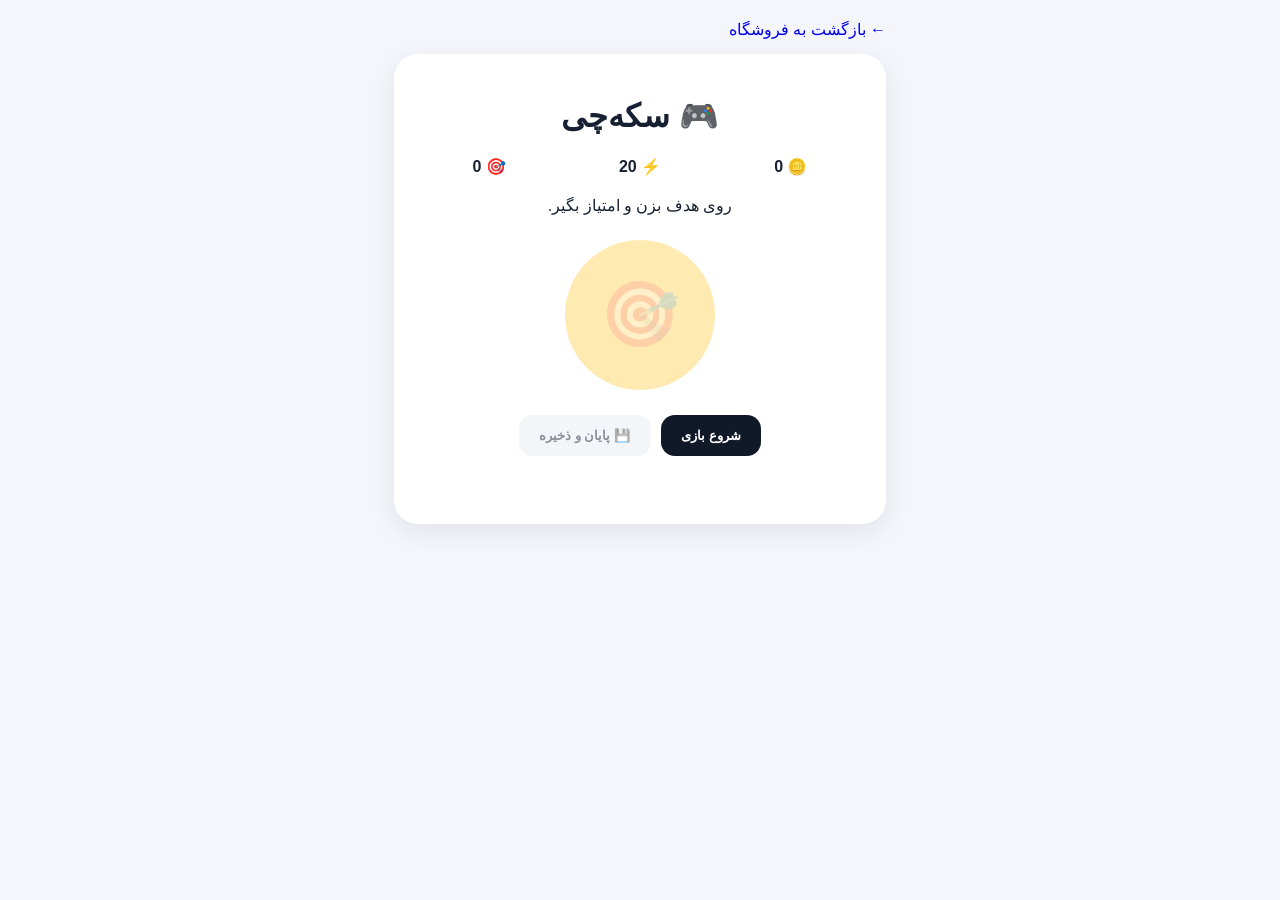
==== game.html @ dd44efea "Add Sekkechi game page" ====
<!DOCTYPE html>
<html lang="fa" dir="rtl">
<head>
  <meta charset="UTF-8">
  <meta name="viewport" content="width=device-width, initial-scale=1.0">

  <title>سکه‌چی | بازی</title>

  <link rel="stylesheet" href="style.css">

  <style>
    body {
      background: #f4f6fb;
    }

    .game-page {
      max-width: 520px;
      margin: auto;
      padding: 20px 14px 90px;
    }

    .game-card {
      background: white;
      border-radius: 24px;
      padding: 22px;
      text-align: center;
      box-shadow: 0 8px 28px rgba(0,0,0,.08);
    }

    .stats {
      display: flex;
      justify-content: space-around;
      margin: 20px 0;
    }

    .stat {
      font-weight: bold;
    }

    .target {
      width: 150px;
      height: 150px;
      border: 0;
      border-radius: 50%;
      font-size: 64px;
      background: #ffd766;
      cursor: pointer;
      margin: 25px auto;
      display: block;
    }

    .target:active {
      transform: scale(.95);
    }

    .actions {
      display: flex;
      gap: 10px;
      justify-content: center;
      flex-wrap: wrap;
    }

    .actions button {
      border: 0;
      border-radius: 14px;
      padding: 13px 20px;
      cursor: pointer;
      font-weight: bold;
    }

    #startButton {
      background: #111827;
      color: white;
    }

    #saveButton {
      background: #e9edf5;
      color: #172033;
    }

    button:disabled {
      opacity: .5;
      cursor: not-allowed;
    }

    .game-message {
      min-height: 28px;
      margin-top: 18px;
      font-weight: bold;
    }

    .back {
      display: inline-block;
      margin-bottom: 15px;
      text-decoration: none;
    }
  </style>
</head>

<body>

<main class="game-page">

  <a class="back" href="index.html">
    ← بازگشت به فروشگاه
  </a>

  <div class="game-card">

    <h1>🎮 سکه‌چی</h1>

    <div class="stats">

      <div class="stat">
        🪙
        <span id="coins">0</span>
      </div>

      <div class="stat">
        ⚡
        <span id="energy">20</span>
      </div>

      <div class="stat">
        🎯
        <span id="score">0</span>
      </div>

    </div>

    <p>
      روی هدف بزن و امتیاز بگیر.
    </p>

    <button
      id="target"
      class="target"
      disabled
    >
      🎯
    </button>

    <div class="actions">

      <button id="startButton">
        شروع بازی
      </button>

      <button
        id="saveButton"
        disabled
      >
        💾 پایان و ذخیره
      </button>

    </div>

    <div
      id="gameMessage"
      class="game-message"
    ></div>

  </div>

</main>

<script src="game.js"></script>

</body>
</html>
---- style.css ----
* {
  box-sizing: border-box;
}

body {
  margin: 0;
  font-family: Tahoma, Arial, sans-serif;
  direction: rtl;
  background: #f6f7fb;
  color: #172033;
}

.container {
  width: min(1100px, 92%);
  margin: auto;
}

/* Header */
.header {
  background: white;
  border-bottom: 1px solid #e5e7eb;
  position: sticky;
  top: 0;
  z-index: 10;
}

.nav {
  min-height: 70px;
  display: flex;
  align-items: center;
  gap: 18px;
}

.logo {
  color: #2563eb;
  font-size: 24px;
  font-weight: bold;
  text-decoration: none;
}

.search {
  flex: 1;
}

.search input {
  width: 100%;
  padding: 13px 16px;
  border: 1px solid #d9dee8;
  border-radius: 12px;
  font-size: 15px;
  outline: none;
}

.cart-button {
  border: 0;
  background: #2563eb;
  color: white;
  padding: 12px 16px;
  border-radius: 10px;
  cursor: pointer;
  font-weight: bold;
}

/* Hero */
.hero {
  padding: 65px 0;
  background: linear-gradient(135deg, #eff6ff, #ffffff);
}

.hero h1 {
  margin: 0 0 15px;
  font-size: 42px;
}

.hero p {
  color: #64748b;
  font-size: 18px;
  line-height: 2;
}

.hero-button {
  display: inline-block;
  background: #2563eb;
  color: white;
  padding: 13px 22px;
  border-radius: 10px;
  text-decoration: none;
  font-weight: bold;
}

/* Products */
.products-section {
  padding: 45px 0;
}

.products-title {
  display: flex;
  justify-content: space-between;
  align-items: center;
  margin-bottom: 25px;
}

.products-title h2 {
  margin: 0;
}

.products-grid {
  display: grid;
  grid-template-columns: repeat(3, 1fr);
  gap: 20px;
}

.product {
  background: white;
  border-radius: 18px;
  overflow: hidden;
  border: 1px solid #e5e7eb;
  box-shadow: 0 8px 25px rgba(0, 0, 0, 0.05);
}

.product-image {
  height: 190px;
  background: #f1f5f9;
  display: flex;
  align-items: center;
  justify-content: center;
  font-size: 65px;
}

.product-content {
  padding: 18px;
}

.product-content h3 {
  margin: 10px 0;
}

.price {
  display: block;
  color: #2563eb;
  font-weight: bold;
  margin: 12px 0;
}

.add-button {
  width: 100%;
  border: 0;
  background: #2563eb;
  color: white;
  padding: 12px;
  border-radius: 10px;
  cursor: pointer;
  font-weight: bold;
}

/* Footer */
.footer {
  background: #111827;
  color: white;
  padding: 30px 0;
  margin-top: 40px;
  text-align: center;
}

/* Mobile */
@media (max-width: 700px) {
  .nav {
    flex-wrap: wrap;
    padding: 10px 0;
  }

  .search {
    order: 3;
    flex-basis: 100%;
  }

  .hero {
    text-align: center;
    padding: 45px 0;
  }

  .hero h1 {
    font-size: 32px;
  }

  .products-grid {
    grid-template-columns: 1fr;
  }

  .products-title {
    flex-direction: column;
    gap: 10px;
    align-items: flex-start;
  }
  }
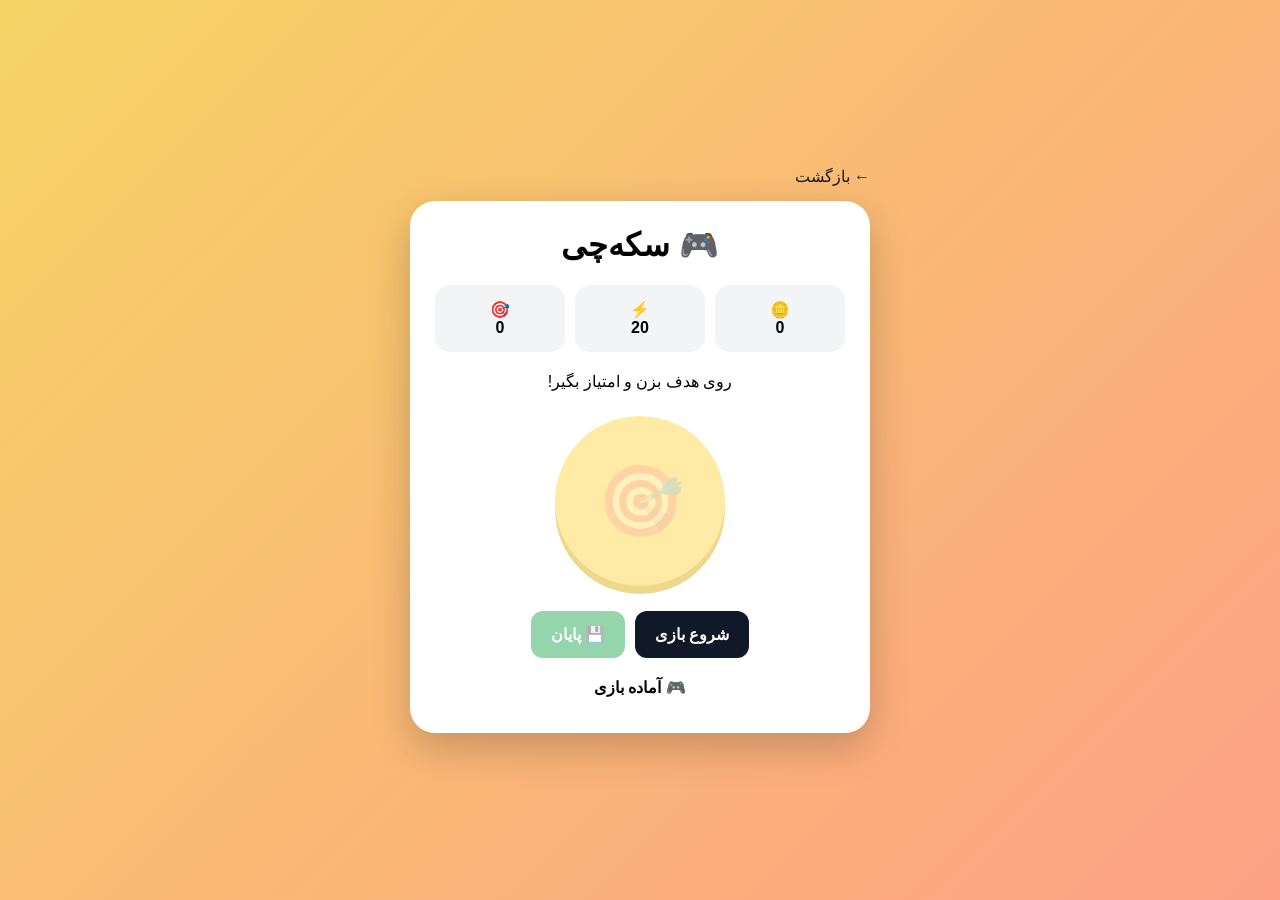
==== commit 17e3efc6: "Fix Sekkechi standalone game" ====
--- a/game.html
+++ b/game.html
@@ -1,170 +1,524 @@
 <!DOCTYPE html>
 <html lang="fa" dir="rtl">
+
 <head>
-  <meta charset="UTF-8">
-  <meta name="viewport" content="width=device-width, initial-scale=1.0">
-
-  <title>سکه‌چی | بازی</title>
-
-  <link rel="stylesheet" href="style.css">
-
-  <style>
-    body {
-      background: #f4f6fb;
+
+<meta charset="UTF-8">
+
+<meta name="viewport"
+content="width=device-width, initial-scale=1.0">
+
+<title>🎮 سکه‌چی</title>
+
+<style>
+
+* {
+    box-sizing: border-box;
+}
+
+body {
+
+    margin: 0;
+
+    font-family:
+        Tahoma,
+        Arial,
+        sans-serif;
+
+    background:
+        linear-gradient(
+            135deg,
+            #f6d365,
+            #fda085
+        );
+
+    min-height: 100vh;
+
+    display: flex;
+
+    justify-content: center;
+
+    align-items: center;
+
+}
+
+.game {
+
+    width: 100%;
+
+    max-width: 500px;
+
+    padding: 20px;
+
+}
+
+.card {
+
+    background: white;
+
+    border-radius: 25px;
+
+    padding: 25px;
+
+    text-align: center;
+
+    box-shadow:
+        0 15px 40px
+        rgba(0,0,0,.2);
+
+}
+
+h1 {
+
+    margin-top: 0;
+
+    font-size: 32px;
+
+}
+
+.stats {
+
+    display: grid;
+
+    grid-template-columns:
+        repeat(3, 1fr);
+
+    gap: 10px;
+
+    margin: 20px 0;
+
+}
+
+.stat {
+
+    background: #f3f4f6;
+
+    padding: 15px 5px;
+
+    border-radius: 15px;
+
+    font-weight: bold;
+
+}
+
+.target {
+
+    width: 170px;
+
+    height: 170px;
+
+    border-radius: 50%;
+
+    border: none;
+
+    background: #ffd43b;
+
+    font-size: 70px;
+
+    cursor: pointer;
+
+    margin: 25px auto;
+
+    display: block;
+
+    box-shadow:
+        0 8px 0 #d9a900;
+
+}
+
+.target:active {
+
+    transform: translateY(5px);
+
+    box-shadow:
+        0 3px 0 #d9a900;
+
+}
+
+.buttons {
+
+    display: flex;
+
+    gap: 10px;
+
+    justify-content: center;
+
+}
+
+button {
+
+    border: none;
+
+    border-radius: 12px;
+
+    padding: 14px 20px;
+
+    font-size: 16px;
+
+    font-weight: bold;
+
+    cursor: pointer;
+
+}
+
+#startButton {
+
+    background: #111827;
+
+    color: white;
+
+}
+
+#saveButton {
+
+    background: #16a34a;
+
+    color: white;
+
+}
+
+button:disabled {
+
+    opacity: .45;
+
+    cursor: not-allowed;
+
+}
+
+#gameMessage {
+
+    margin-top: 20px;
+
+    min-height: 30px;
+
+    font-weight: bold;
+
+}
+
+.back {
+
+    display: block;
+
+    margin-bottom: 15px;
+
+    color: #111827;
+
+    text-decoration: none;
+
+}
+
+</style>
+
+</head>
+
+
+<body>
+
+
+<div class="game">
+
+
+<a
+class="back"
+href="index.html"
+>
+← بازگشت
+</a>
+
+
+<div class="card">
+
+
+<h1>
+🎮 سکه‌چی
+</h1>
+
+
+<div class="stats">
+
+
+<div class="stat">
+
+🪙
+
+<br>
+
+<span id="coins">
+0
+</span>
+
+</div>
+
+
+<div class="stat">
+
+⚡
+
+<br>
+
+<span id="energy">
+20
+</span>
+
+</div>
+
+
+<div class="stat">
+
+🎯
+
+<br>
+
+<span id="score">
+0
+</span>
+
+</div>
+
+
+</div>
+
+
+<p>
+روی هدف بزن و امتیاز بگیر!
+</p>
+
+
+<button
+id="target"
+class="target"
+disabled
+>
+
+🎯
+
+</button>
+
+
+<div class="buttons">
+
+
+<button
+id="startButton"
+>
+
+شروع بازی
+
+</button>
+
+
+<button
+id="saveButton"
+disabled
+>
+
+💾 پایان
+
+</button>
+
+
+</div>
+
+
+<div id="gameMessage">
+
+🎮 آماده بازی
+
+</div>
+
+
+</div>
+
+</div>
+
+
+<script>
+
+
+// ============================
+// سکه‌چی
+// ============================
+
+
+let score = 0;
+
+let coins = 0;
+
+let energy = 20;
+
+let playing = false;
+
+
+const startButton =
+document.getElementById(
+    "startButton"
+);
+
+
+const saveButton =
+document.getElementById(
+    "saveButton"
+);
+
+
+const target =
+document.getElementById(
+    "target"
+);
+
+
+const scoreEl =
+document.getElementById(
+    "score"
+);
+
+
+const coinsEl =
+document.getElementById(
+    "coins"
+);
+
+
+const energyEl =
+document.getElementById(
+    "energy"
+);
+
+
+const message =
+document.getElementById(
+    "gameMessage"
+);
+
+
+// ============================
+// شروع
+// ============================
+
+
+startButton.onclick =
+function () {
+
+
+    score = 0;
+
+    energy = 20;
+
+    playing = true;
+
+
+    scoreEl.textContent =
+        "0";
+
+
+    energyEl.textContent =
+        "20";
+
+
+    target.disabled =
+        false;
+
+
+    saveButton.disabled =
+        false;
+
+
+    startButton.disabled =
+        true;
+
+
+    message.textContent =
+        "🎯 بازی شروع شد!";
+
+
+};
+
+
+// ============================
+// هدف
+// ============================
+
+
+target.onclick =
+function () {
+
+
+    if (!playing) {
+
+        return;
+
     }
 
-    .game-page {
-      max-width: 520px;
-      margin: auto;
-      padding: 20px 14px 90px;
+
+    score++;
+
+
+    scoreEl.textContent =
+        score.toLocaleString(
+            "fa-IR"
+        );
+
+
+};
+
+
+// ============================
+// پایان
+// ============================
+
+
+saveButton.onclick =
+function () {
+
+
+    if (score <= 0) {
+
+        message.textContent =
+            "🎯 اول امتیاز بگیر!";
+
+        return;
+
     }
 
-    .game-card {
-      background: white;
-      border-radius: 24px;
-      padding: 22px;
-      text-align: center;
-      box-shadow: 0 8px 28px rgba(0,0,0,.08);
-    }
-
-    .stats {
-      display: flex;
-      justify-content: space-around;
-      margin: 20px 0;
-    }
-
-    .stat {
-      font-weight: bold;
-    }
-
-    .target {
-      width: 150px;
-      height: 150px;
-      border: 0;
-      border-radius: 50%;
-      font-size: 64px;
-      background: #ffd766;
-      cursor: pointer;
-      margin: 25px auto;
-      display: block;
-    }
-
-    .target:active {
-      transform: scale(.95);
-    }
-
-    .actions {
-      display: flex;
-      gap: 10px;
-      justify-content: center;
-      flex-wrap: wrap;
-    }
-
-    .actions button {
-      border: 0;
-      border-radius: 14px;
-      padding: 13px 20px;
-      cursor: pointer;
-      font-weight: bold;
-    }
-
-    #startButton {
-      background: #111827;
-      color: white;
-    }
-
-    #saveButton {
-      background: #e9edf5;
-      color: #172033;
-    }
-
-    button:disabled {
-      opacity: .5;
-      cursor: not-allowed;
-    }
-
-    .game-message {
-      min-height: 28px;
-      margin-top: 18px;
-      font-weight: bold;
-    }
-
-    .back {
-      display: inline-block;
-      margin-bottom: 15px;
-      text-decoration: none;
-    }
-  </style>
-</head>
-
-<body>
-
-<main class="game-page">
-
-  <a class="back" href="index.html">
-    ← بازگشت به فروشگاه
-  </a>
-
-  <div class="game-card">
-
-    <h1>🎮 سکه‌چی</h1>
-
-    <div class="stats">
-
-      <div class="stat">
-        🪙
-        <span id="coins">0</span>
-      </div>
-
-      <div class="stat">
-        ⚡
-        <span id="energy">20</span>
-      </div>
-
-      <div class="stat">
-        🎯
-        <span id="score">0</span>
-      </div>
-
-    </div>
-
-    <p>
-      روی هدف بزن و امتیاز بگیر.
-    </p>
-
-    <button
-      id="target"
-      class="target"
-      disabled
-    >
-      🎯
-    </button>
-
-    <div class="actions">
-
-      <button id="startButton">
-        شروع بازی
-      </button>
-
-      <button
-        id="saveButton"
-        disabled
-      >
-        💾 پایان و ذخیره
-      </button>
-
-    </div>
-
-    <div
-      id="gameMessage"
-      class="game-message"
-    ></div>
-
-  </div>
-
-</main>
-
-<script src="game.js"></script>
+
+    playing = false;
+
+
+    target.disabled =
+        true;
+
+
+    startButton.disabled =
+        false;
+
+
+    const earned =
+        Math.floor(
+            score / 10
+        );
+
+
+    coins += earned;
+
+
+    coinsEl.textContent =
+        coins.toLocaleString(
+            "fa-IR"
+        );
+
+
+    message.textContent =
+        "✅ پایان بازی | +" +
+        earned +
+        " 🪙 سکه";
+
+
+};
+
+
+</script>
+
 
 </body>
+
 </html>
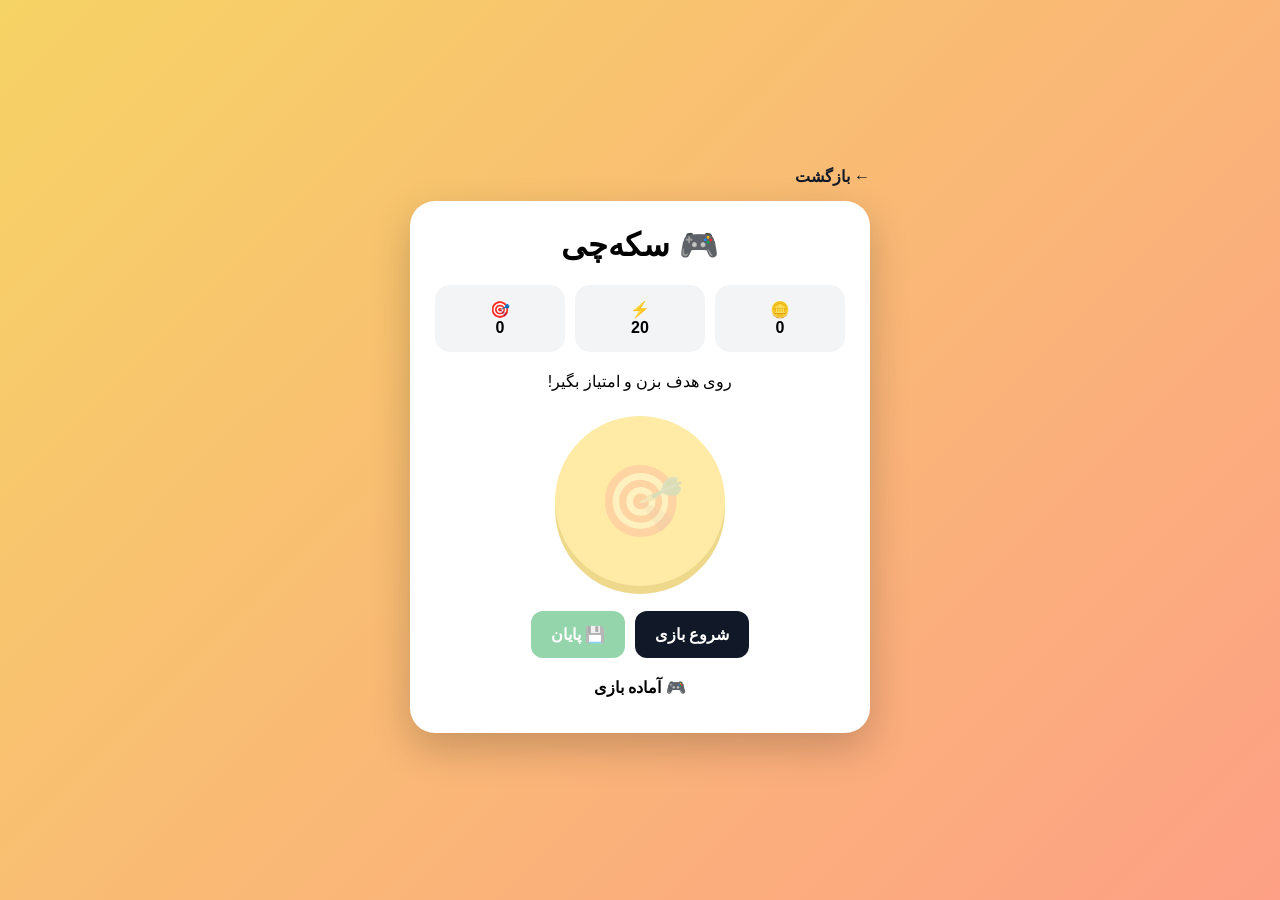
==== commit 46235cbc: "Fix Sekkechi standalone game" ====
--- a/game.html
+++ b/game.html
@@ -2,523 +2,282 @@
 <html lang="fa" dir="rtl">
 
 <head>
-
-<meta charset="UTF-8">
-
-<meta name="viewport"
-content="width=device-width, initial-scale=1.0">
-
-<title>🎮 سکه‌چی</title>
-
-<style>
-
-* {
-    box-sizing: border-box;
-}
-
-body {
-
-    margin: 0;
-
-    font-family:
-        Tahoma,
-        Arial,
-        sans-serif;
-
-    background:
-        linear-gradient(
-            135deg,
-            #f6d365,
-            #fda085
-        );
-
-    min-height: 100vh;
-
-    display: flex;
-
-    justify-content: center;
-
-    align-items: center;
-
-}
-
-.game {
-
-    width: 100%;
-
-    max-width: 500px;
-
-    padding: 20px;
-
-}
-
-.card {
-
-    background: white;
-
-    border-radius: 25px;
-
-    padding: 25px;
-
-    text-align: center;
-
-    box-shadow:
-        0 15px 40px
-        rgba(0,0,0,.2);
-
-}
-
-h1 {
-
-    margin-top: 0;
-
-    font-size: 32px;
-
-}
-
-.stats {
-
-    display: grid;
-
-    grid-template-columns:
-        repeat(3, 1fr);
-
-    gap: 10px;
-
-    margin: 20px 0;
-
-}
-
-.stat {
-
-    background: #f3f4f6;
-
-    padding: 15px 5px;
-
-    border-radius: 15px;
-
-    font-weight: bold;
-
-}
-
-.target {
-
-    width: 170px;
-
-    height: 170px;
-
-    border-radius: 50%;
-
-    border: none;
-
-    background: #ffd43b;
-
-    font-size: 70px;
-
-    cursor: pointer;
-
-    margin: 25px auto;
-
-    display: block;
-
-    box-shadow:
-        0 8px 0 #d9a900;
-
-}
-
-.target:active {
-
-    transform: translateY(5px);
-
-    box-shadow:
-        0 3px 0 #d9a900;
-
-}
-
-.buttons {
-
-    display: flex;
-
-    gap: 10px;
-
-    justify-content: center;
-
-}
-
-button {
-
-    border: none;
-
-    border-radius: 12px;
-
-    padding: 14px 20px;
-
-    font-size: 16px;
-
-    font-weight: bold;
-
-    cursor: pointer;
-
-}
-
-#startButton {
-
-    background: #111827;
-
-    color: white;
-
-}
-
-#saveButton {
-
-    background: #16a34a;
-
-    color: white;
-
-}
-
-button:disabled {
-
-    opacity: .45;
-
-    cursor: not-allowed;
-
-}
-
-#gameMessage {
-
-    margin-top: 20px;
-
-    min-height: 30px;
-
-    font-weight: bold;
-
-}
-
-.back {
-
-    display: block;
-
-    margin-bottom: 15px;
-
-    color: #111827;
-
-    text-decoration: none;
-
-}
-
-</style>
-
+  <meta charset="UTF-8">
+  <meta name="viewport" content="width=device-width, initial-scale=1.0">
+
+  <title>🎮 سکه‌چی</title>
+
+  <style>
+    * {
+      box-sizing: border-box;
+    }
+
+    body {
+      margin: 0;
+      font-family: Tahoma, Arial, sans-serif;
+      background: linear-gradient(135deg, #f6d365, #fda085);
+      min-height: 100vh;
+      display: flex;
+      justify-content: center;
+      align-items: center;
+    }
+
+    .game {
+      width: 100%;
+      max-width: 500px;
+      padding: 20px;
+    }
+
+    .back {
+      display: block;
+      margin-bottom: 15px;
+      color: #111827;
+      text-decoration: none;
+      font-weight: bold;
+    }
+
+    .card {
+      background: white;
+      border-radius: 25px;
+      padding: 25px;
+      text-align: center;
+      box-shadow: 0 15px 40px rgba(0, 0, 0, 0.2);
+    }
+
+    h1 {
+      margin-top: 0;
+      font-size: 32px;
+    }
+
+    .stats {
+      display: grid;
+      grid-template-columns: repeat(3, 1fr);
+      gap: 10px;
+      margin: 20px 0;
+    }
+
+    .stat {
+      background: #f3f4f6;
+      padding: 15px 5px;
+      border-radius: 15px;
+      font-weight: bold;
+    }
+
+    .target {
+      width: 170px;
+      height: 170px;
+      border-radius: 50%;
+      border: none;
+      background: #ffd43b;
+      font-size: 70px;
+      cursor: pointer;
+      margin: 25px auto;
+      display: block;
+      box-shadow: 0 8px 0 #d9a900;
+    }
+
+    .target:active {
+      transform: translateY(5px);
+      box-shadow: 0 3px 0 #d9a900;
+    }
+
+    .buttons {
+      display: flex;
+      gap: 10px;
+      justify-content: center;
+    }
+
+    button {
+      border: none;
+      border-radius: 12px;
+      padding: 14px 20px;
+      font-size: 16px;
+      font-weight: bold;
+      cursor: pointer;
+    }
+
+    #startButton {
+      background: #111827;
+      color: white;
+    }
+
+    #saveButton {
+      background: #16a34a;
+      color: white;
+    }
+
+    button:disabled {
+      opacity: 0.45;
+      cursor: not-allowed;
+    }
+
+    #gameMessage {
+      margin-top: 20px;
+      min-height: 30px;
+      font-weight: bold;
+    }
+  </style>
 </head>
 
-
 <body>
 
-
-<div class="game">
-
-
-<a
-class="back"
-href="index.html"
->
-← بازگشت
-</a>
-
-
-<div class="card">
-
-
-<h1>
-🎮 سکه‌چی
-</h1>
-
-
-<div class="stats">
-
-
-<div class="stat">
-
-🪙
-
-<br>
-
-<span id="coins">
-0
-</span>
-
-</div>
-
-
-<div class="stat">
-
-⚡
-
-<br>
-
-<span id="energy">
-20
-</span>
-
-</div>
-
-
-<div class="stat">
-
-🎯
-
-<br>
-
-<span id="score">
-0
-</span>
-
-</div>
-
-
-</div>
-
-
-<p>
-روی هدف بزن و امتیاز بگیر!
-</p>
-
-
-<button
-id="target"
-class="target"
-disabled
->
-
-🎯
-
-</button>
-
-
-<div class="buttons">
-
-
-<button
-id="startButton"
->
-
-شروع بازی
-
-</button>
-
-
-<button
-id="saveButton"
-disabled
->
-
-💾 پایان
-
-</button>
-
-
-</div>
-
-
-<div id="gameMessage">
-
-🎮 آماده بازی
-
-</div>
-
-
-</div>
-
-</div>
-
-
-<script>
-
-
-// ============================
-// سکه‌چی
-// ============================
-
-
-let score = 0;
-
-let coins = 0;
-
-let energy = 20;
-
-let playing = false;
-
-
-const startButton =
-document.getElementById(
-    "startButton"
-);
-
-
-const saveButton =
-document.getElementById(
-    "saveButton"
-);
-
-
-const target =
-document.getElementById(
-    "target"
-);
-
-
-const scoreEl =
-document.getElementById(
-    "score"
-);
-
-
-const coinsEl =
-document.getElementById(
-    "coins"
-);
-
-
-const energyEl =
-document.getElementById(
-    "energy"
-);
-
-
-const message =
-document.getElementById(
-    "gameMessage"
-);
-
-
-// ============================
-// شروع
-// ============================
-
-
-startButton.onclick =
-function () {
-
-
-    score = 0;
-
-    energy = 20;
-
-    playing = true;
-
-
-    scoreEl.textContent =
-        "0";
-
-
-    energyEl.textContent =
-        "20";
-
-
-    target.disabled =
-        false;
-
-
-    saveButton.disabled =
-        false;
-
-
-    startButton.disabled =
-        true;
-
-
-    message.textContent =
+  <div class="game">
+
+    <a class="back" href="index.html">
+      ← بازگشت
+    </a>
+
+    <div class="card">
+
+      <h1>🎮 سکه‌چی</h1>
+
+      <div class="stats">
+
+        <div class="stat">
+          🪙
+          <br>
+          <span id="coins">0</span>
+        </div>
+
+        <div class="stat">
+          ⚡
+          <br>
+          <span id="energy">20</span>
+        </div>
+
+        <div class="stat">
+          🎯
+          <br>
+          <span id="score">0</span>
+        </div>
+
+      </div>
+
+      <p>
+        روی هدف بزن و امتیاز بگیر!
+      </p>
+
+      <button
+        id="target"
+        class="target"
+        disabled
+      >
+        🎯
+      </button>
+
+      <div class="buttons">
+
+        <button id="startButton">
+          شروع بازی
+        </button>
+
+        <button id="saveButton" disabled>
+          💾 پایان
+        </button>
+
+      </div>
+
+      <div id="gameMessage">
+        🎮 آماده بازی
+      </div>
+
+    </div>
+
+  </div>
+
+  <script>
+
+    let score = 0;
+    let coins = 0;
+    let energy = 20;
+    let playing = false;
+
+    const startButton =
+      document.getElementById("startButton");
+
+    const saveButton =
+      document.getElementById("saveButton");
+
+    const target =
+      document.getElementById("target");
+
+    const scoreEl =
+      document.getElementById("score");
+
+    const coinsEl =
+      document.getElementById("coins");
+
+    const energyEl =
+      document.getElementById("energy");
+
+    const message =
+      document.getElementById("gameMessage");
+
+
+    startButton.onclick = function () {
+
+      score = 0;
+      energy = 20;
+      playing = true;
+
+      scoreEl.textContent = "0";
+      energyEl.textContent = "20";
+
+      target.disabled = false;
+      saveButton.disabled = false;
+      startButton.disabled = true;
+
+      message.textContent =
         "🎯 بازی شروع شد!";
 
-
-};
-
-
-// ============================
-// هدف
-// ============================
-
-
-target.onclick =
-function () {
-
-
-    if (!playing) {
-
+    };
+
+
+    target.onclick = function () {
+
+      if (!playing) {
         return;
-
-    }
-
-
-    score++;
-
-
-    scoreEl.textContent =
-        score.toLocaleString(
-            "fa-IR"
-        );
-
-
-};
-
-
-// ============================
-// پایان
-// ============================
-
-
-saveButton.onclick =
-function () {
-
-
-    if (score <= 0) {
+      }
+
+      score++;
+
+      scoreEl.textContent =
+        score.toLocaleString("fa-IR");
+
+    };
+
+
+    saveButton.onclick = function () {
+
+      if (score <= 0) {
 
         message.textContent =
-            "🎯 اول امتیاز بگیر!";
+          "🎯 اول امتیاز بگیر!";
 
         return;
-
-    }
-
-
-    playing = false;
-
-
-    target.disabled =
-        true;
-
-
-    startButton.disabled =
-        false;
-
-
-    const earned =
-        Math.floor(
-            score / 10
-        );
-
-
-    coins += earned;
-
-
-    coinsEl.textContent =
-        coins.toLocaleString(
-            "fa-IR"
-        );
-
-
-    message.textContent =
+      }
+
+      playing = false;
+
+      target.disabled = true;
+      startButton.disabled = false;
+
+      const earned =
+        Math.floor(score / 10);
+
+      coins += earned;
+
+      coinsEl.textContent =
+        coins.toLocaleString("fa-IR");
+
+      message.textContent =
         "✅ پایان بازی | +" +
         earned +
         " 🪙 سکه";
 
-
-};
-
-
-</script>
-
+    };
+
+  </script>
 
 </body>
-
 </html>
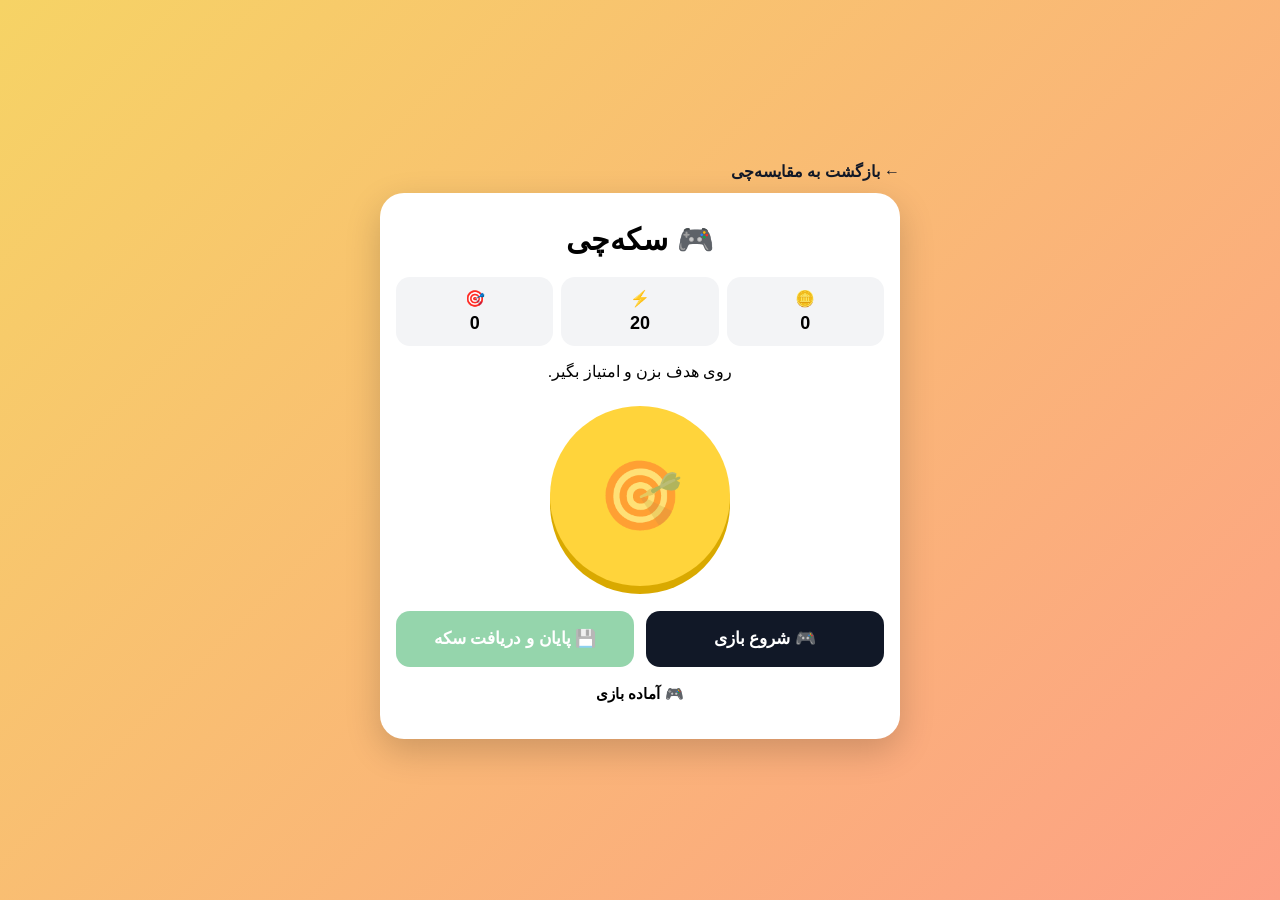
==== commit fedc88b4: "Fix Sekkechi game Updated game interface and improved button interactions." ====
--- a/game.html
+++ b/game.html
@@ -1,79 +1,93 @@
 <!DOCTYPE html>
 <html lang="fa" dir="rtl">
-
 <head>
   <meta charset="UTF-8">
-  <meta name="viewport" content="width=device-width, initial-scale=1.0">
-
+  <meta name="viewport" content="width=device-width, initial-scale=1.0, viewport-fit=cover">
   <title>🎮 سکه‌چی</title>
 
   <style>
     * {
       box-sizing: border-box;
+      -webkit-tap-highlight-color: transparent;
     }
 
     body {
       margin: 0;
+      min-height: 100vh;
+      padding: 16px;
       font-family: Tahoma, Arial, sans-serif;
       background: linear-gradient(135deg, #f6d365, #fda085);
-      min-height: 100vh;
       display: flex;
+      align-items: center;
       justify-content: center;
-      align-items: center;
     }
 
     .game {
       width: 100%;
-      max-width: 500px;
-      padding: 20px;
+      max-width: 520px;
     }
 
     .back {
       display: block;
-      margin-bottom: 15px;
+      margin-bottom: 12px;
       color: #111827;
       text-decoration: none;
       font-weight: bold;
     }
 
     .card {
-      background: white;
-      border-radius: 25px;
-      padding: 25px;
+      background: #fff;
+      border-radius: 24px;
+      padding: 24px 16px;
       text-align: center;
-      box-shadow: 0 15px 40px rgba(0, 0, 0, 0.2);
+      box-shadow: 0 12px 35px rgba(0,0,0,.18);
     }
 
     h1 {
-      margin-top: 0;
-      font-size: 32px;
+      margin: 5px 0 20px;
+      font-size: 30px;
     }
 
     .stats {
       display: grid;
       grid-template-columns: repeat(3, 1fr);
-      gap: 10px;
-      margin: 20px 0;
+      gap: 8px;
+      margin-bottom: 15px;
     }
 
     .stat {
       background: #f3f4f6;
-      padding: 15px 5px;
-      border-radius: 15px;
+      border-radius: 14px;
+      padding: 12px 4px;
       font-weight: bold;
     }
 
+    .stat span {
+      display: inline-block;
+      margin-top: 5px;
+      font-size: 18px;
+    }
+
     .target {
-      width: 170px;
-      height: 170px;
+      width: min(55vw, 180px);
+      height: min(55vw, 180px);
+      min-width: 145px;
+      min-height: 145px;
+      max-width: 180px;
+      max-height: 180px;
+
+      display: block;
+      margin: 25px auto;
+
+      border: 0;
       border-radius: 50%;
-      border: none;
       background: #ffd43b;
-      font-size: 70px;
+      box-shadow: 0 8px 0 #d9a900;
+
+      font-size: 68px;
       cursor: pointer;
-      margin: 25px auto;
-      display: block;
-      box-shadow: 0 8px 0 #d9a900;
+      touch-action: manipulation;
+      user-select: none;
     }
 
     .target:active {
@@ -83,17 +97,22 @@
 
     .buttons {
       display: flex;
-      gap: 10px;
-      justify-content: center;
-    }
-
-    button {
-      border: none;
-      border-radius: 12px;
-      padding: 14px 20px;
-      font-size: 16px;
+      flex-direction: column;
+      gap: 12px;
+      width: 100%;
+    }
+
+    .buttons button {
+      width: 100%;
+      min-height: 56px;
+      border: 0;
+      border-radius: 14px;
+      padding: 14px 18px;
+      font-family: inherit;
+      font-size: 17px;
       font-weight: bold;
       cursor: pointer;
+      touch-action: manipulation;
     }
 
     #startButton {
@@ -106,28 +125,43 @@
       color: white;
     }
 
-    button:disabled {
-      opacity: 0.45;
+    .buttons button:active {
+      transform: scale(.98);
+    }
+
+    .buttons button:disabled {
+      opacity: .45;
       cursor: not-allowed;
     }
 
     #gameMessage {
-      margin-top: 20px;
       min-height: 30px;
+      margin-top: 18px;
+      font-size: 15px;
       font-weight: bold;
+    }
+
+    @media (min-width: 600px) {
+      .buttons {
+        flex-direction: row;
+      }
+
+      .buttons button {
+        flex: 1;
+      }
     }
   </style>
 </head>
 
 <body>
 
-  <div class="game">
+  <main class="game">
 
     <a class="back" href="index.html">
-      ← بازگشت
+      ← بازگشت به مقایسه‌چی
     </a>
 
-    <div class="card">
+    <section class="card">
 
       <h1>🎮 سکه‌چی</h1>
 
@@ -154,12 +188,13 @@
       </div>
 
       <p>
-        روی هدف بزن و امتیاز بگیر!
+        روی هدف بزن و امتیاز بگیر.
       </p>
 
       <button
         id="target"
         class="target"
+        type="button"
         disabled
       >
         🎯
@@ -167,12 +202,19 @@
 
       <div class="buttons">
 
-        <button id="startButton">
-          شروع بازی
+        <button
+          id="startButton"
+          type="button"
+        >
+          🎮 شروع بازی
         </button>
 
-        <button id="saveButton" disabled>
-          💾 پایان
+        <button
+          id="saveButton"
+          type="button"
+          disabled
+        >
+          💾 پایان و دریافت سکه
         </button>
 
       </div>
@@ -181,15 +223,16 @@
         🎮 آماده بازی
       </div>
 
-    </div>
-
-  </div>
+    </section>
+
+  </main>
+
 
   <script>
+    "use strict";
 
     let score = 0;
     let coins = 0;
-    let energy = 20;
     let playing = false;
 
     const startButton =
@@ -207,33 +250,30 @@
     const coinsEl =
       document.getElementById("coins");
 
-    const energyEl =
-      document.getElementById("energy");
-
     const message =
       document.getElementById("gameMessage");
 
 
-    startButton.onclick = function () {
+    // شروع بازی
+    startButton.addEventListener("click", function () {
 
       score = 0;
-      energy = 20;
       playing = true;
 
       scoreEl.textContent = "0";
-      energyEl.textContent = "20";
 
       target.disabled = false;
       saveButton.disabled = false;
       startButton.disabled = true;
 
       message.textContent =
-        "🎯 بازی شروع شد!";
-
-    };
-
-
-    target.onclick = function () {
+        "🎯 بازی شروع شد! حالا روی هدف بزن.";
+
+    });
+
+
+    // افزایش امتیاز
+    target.addEventListener("click", function () {
 
       if (!playing) {
         return;
@@ -244,15 +284,16 @@
       scoreEl.textContent =
         score.toLocaleString("fa-IR");
 
-    };
-
-
-    saveButton.onclick = function () {
+    });
+
+
+    // پایان بازی
+    saveButton.addEventListener("click", function () {
 
       if (score <= 0) {
 
         message.textContent =
-          "🎯 اول امتیاز بگیر!";
+          "🎯 اول روی هدف بزن و امتیاز بگیر.";
 
         return;
       }
@@ -262,20 +303,20 @@
       target.disabled = true;
       startButton.disabled = false;
 
-      const earned =
+      const earnedCoins =
         Math.floor(score / 10);
 
-      coins += earned;
+      coins += earnedCoins;
 
       coinsEl.textContent =
         coins.toLocaleString("fa-IR");
 
       message.textContent =
-        "✅ پایان بازی | +" +
-        earned +
+        "✅ بازی تمام شد | +" +
+        earnedCoins +
         " 🪙 سکه";
 
-    };
+    });
 
   </script>
 
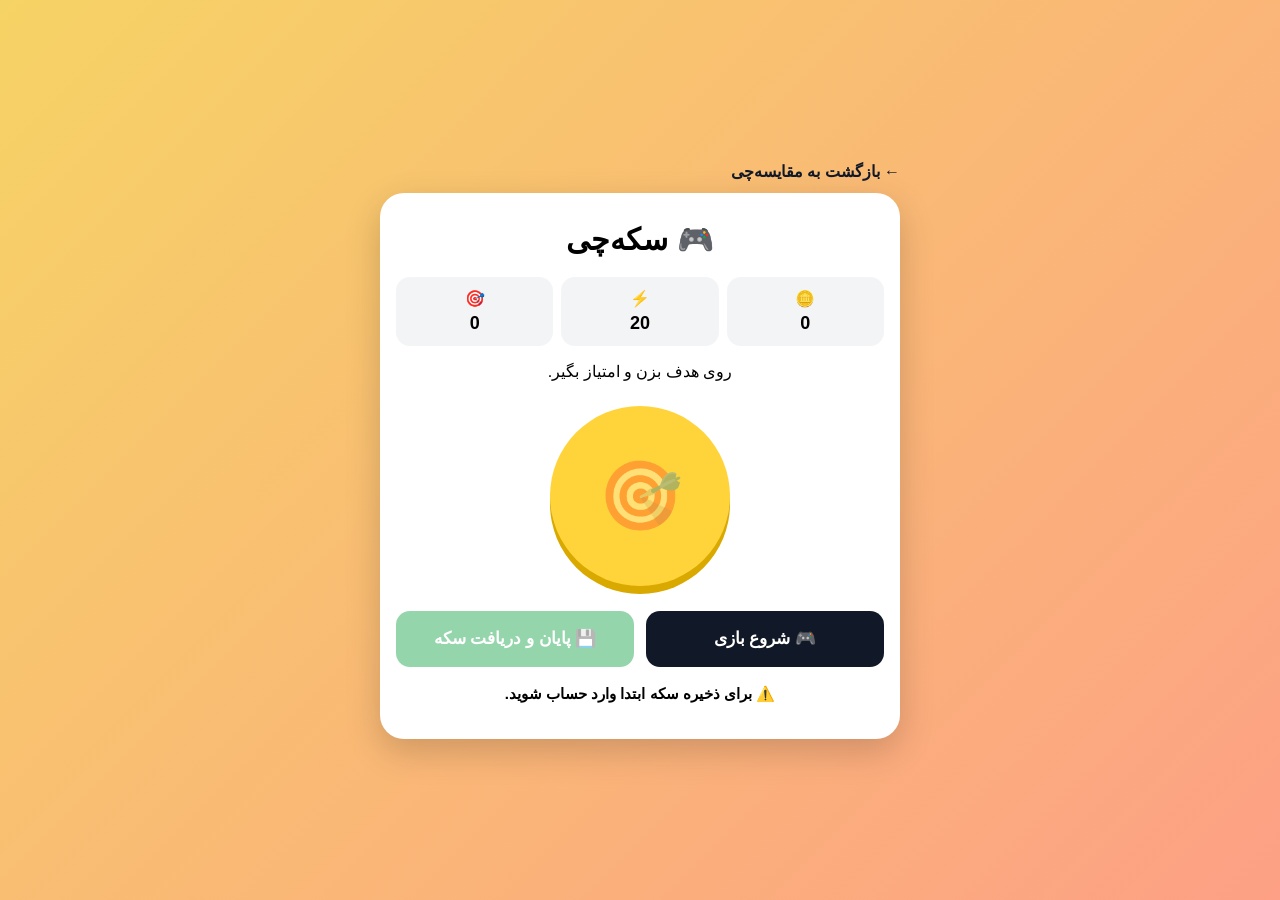
==== commit 0a733a41: "Refactor game logic and integrate Supabase API" ====
--- a/game.html
+++ b/game.html
@@ -228,95 +228,308 @@
   </main>
 
 
-  <script>
-    "use strict";
-
-    let score = 0;
-    let coins = 0;
-    let playing = false;
-
-    const startButton =
-      document.getElementById("startButton");
-
-    const saveButton =
-      document.getElementById("saveButton");
-
-    const target =
-      document.getElementById("target");
-
-    const scoreEl =
-      document.getElementById("score");
-
-    const coinsEl =
-      document.getElementById("coins");
-
-    const message =
-      document.getElementById("gameMessage");
-
-
-    // شروع بازی
-    startButton.addEventListener("click", function () {
-
-      score = 0;
-      playing = true;
-
-      scoreEl.textContent = "0";
-
-      target.disabled = false;
-      saveButton.disabled = false;
-      startButton.disabled = true;
+<script>
+"use strict";
+
+const SUPABASE_URL =
+  "https://evvdggckoalesyyyqhqm.supabase.co";
+
+const SUPABASE_KEY =
+  "sb_publishable_fkx37LxzP3Lb1q2HNxsoKw_6oTDNLUl";
+
+const GAME_URL =
+  `${SUPABASE_URL}/functions/v1/sekkechi-game-v2`;
+
+
+let score = 0;
+let coins = 0;
+let playing = false;
+
+
+const startButton =
+  document.getElementById("startButton");
+
+const saveButton =
+  document.getElementById("saveButton");
+
+const target =
+  document.getElementById("target");
+
+const scoreEl =
+  document.getElementById("score");
+
+const coinsEl =
+  document.getElementById("coins");
+
+const message =
+  document.getElementById("gameMessage");
+
+
+// -----------------------------
+// گرفتن توکن ورود کاربر
+// -----------------------------
+
+function getAccessToken() {
+
+  return localStorage.getItem(
+    "supabase_access_token"
+  );
+
+}
+
+
+// -----------------------------
+// دریافت موجودی از Supabase
+// -----------------------------
+
+async function loadGameData() {
+
+  const token =
+    getAccessToken();
+
+  if (!token) {
+
+    message.textContent =
+      "⚠️ برای ذخیره سکه ابتدا وارد حساب شوید.";
+
+    return;
+  }
+
+  try {
+
+    const response =
+      await fetch(
+        GAME_URL,
+        {
+          method: "GET",
+
+          headers: {
+            "apikey": SUPABASE_KEY,
+            "Authorization":
+              `Bearer ${token}`
+          }
+        }
+      );
+
+
+    const result =
+      await response.json();
+
+
+    if (!response.ok || !result.ok) {
+
+      throw new Error(
+        result.error ||
+        "دریافت اطلاعات بازی انجام نشد"
+      );
+
+    }
+
+
+    coins =
+      Number(result.coin_balance || 0);
+
+    coinsEl.textContent =
+      coins.toLocaleString("fa-IR");
+
+
+  } catch (error) {
+
+    console.error(error);
+
+    message.textContent =
+      "⚠️ موجودی سکه دریافت نشد.";
+
+  }
+
+}
+
+
+// -----------------------------
+// شروع بازی
+// -----------------------------
+
+startButton.addEventListener(
+  "click",
+  function () {
+
+    score = 0;
+
+    playing = true;
+
+    scoreEl.textContent = "0";
+
+    target.disabled = false;
+
+    saveButton.disabled = false;
+
+    startButton.disabled = true;
+
+    message.textContent =
+      "🎯 بازی شروع شد! حالا روی هدف بزن.";
+
+  }
+);
+
+
+// -----------------------------
+// زدن هدف
+// -----------------------------
+
+target.addEventListener(
+  "click",
+  function () {
+
+    if (!playing) {
+      return;
+    }
+
+    score++;
+
+    scoreEl.textContent =
+      score.toLocaleString("fa-IR");
+
+  }
+);
+
+
+// -----------------------------
+// پایان و ذخیره بازی
+// -----------------------------
+
+saveButton.addEventListener(
+  "click",
+  async function () {
+
+    if (score <= 0) {
 
       message.textContent =
-        "🎯 بازی شروع شد! حالا روی هدف بزن.";
-
-    });
-
-
-    // افزایش امتیاز
-    target.addEventListener("click", function () {
-
-      if (!playing) {
-        return;
+        "🎯 اول روی هدف بزن و امتیاز بگیر.";
+
+      return;
+    }
+
+
+    const token =
+      getAccessToken();
+
+
+    if (!token) {
+
+      message.textContent =
+        "❌ ابتدا وارد حساب کاربری شوید.";
+
+      return;
+    }
+
+
+    playing = false;
+
+    target.disabled = true;
+
+    saveButton.disabled = true;
+
+    message.textContent =
+      "⏳ در حال ذخیره بازی...";
+
+
+    try {
+
+      const response =
+        await fetch(
+          GAME_URL,
+          {
+            method: "POST",
+
+            headers: {
+
+              "Content-Type":
+                "application/json",
+
+              "apikey":
+                SUPABASE_KEY,
+
+              "Authorization":
+                `Bearer ${token}`
+
+            },
+
+            body: JSON.stringify({
+              score: score
+            })
+
+          }
+        );
+
+
+      const result =
+        await response.json();
+
+
+      if (!response.ok || !result.ok) {
+
+        throw new Error(
+          result.error ||
+          "ذخیره بازی انجام نشد"
+        );
+
       }
 
-      score++;
-
-      scoreEl.textContent =
-        score.toLocaleString("fa-IR");
-
-    });
-
-
-    // پایان بازی
-    saveButton.addEventListener("click", function () {
-
-      if (score <= 0) {
-
-        message.textContent =
-          "🎯 اول روی هدف بزن و امتیاز بگیر.";
-
-        return;
-      }
-
-      playing = false;
-
-      target.disabled = true;
-      startButton.disabled = false;
-
-      const earnedCoins =
-        Math.floor(score / 10);
-
-      coins += earnedCoins;
+
+      // موجودی واقعی Supabase
+
+      coins =
+        Number(result.coin_balance || 0);
 
       coinsEl.textContent =
         coins.toLocaleString("fa-IR");
 
+
       message.textContent =
-        "✅ بازی تمام شد | +" +
-        earnedCoins +
-        " 🪙 سکه";
-
-    });
+        "✅ بازی ذخیره شد | +" +
+        Number(result.coins_earned || 0)
+          .toLocaleString("fa-IR") +
+        " 🪙 سکه | سطح " +
+        Number(result.level || 1);
+
+
+      score = 0;
+
+      scoreEl.textContent = "0";
+
+      startButton.disabled = false;
+
+
+    } catch (error) {
+
+      console.error(error);
+
+      playing = false;
+
+      target.disabled = true;
+
+      saveButton.disabled = false;
+
+      startButton.disabled = false;
+
+      message.textContent =
+        "❌ " +
+        (
+          error.message ||
+          "خطا در ذخیره بازی"
+        );
+
+    }
+
+  }
+);
+
+
+// -----------------------------
+// بارگذاری موجودی هنگام ورود
+// -----------------------------
+
+loadGameData();
 
   </script>
 
